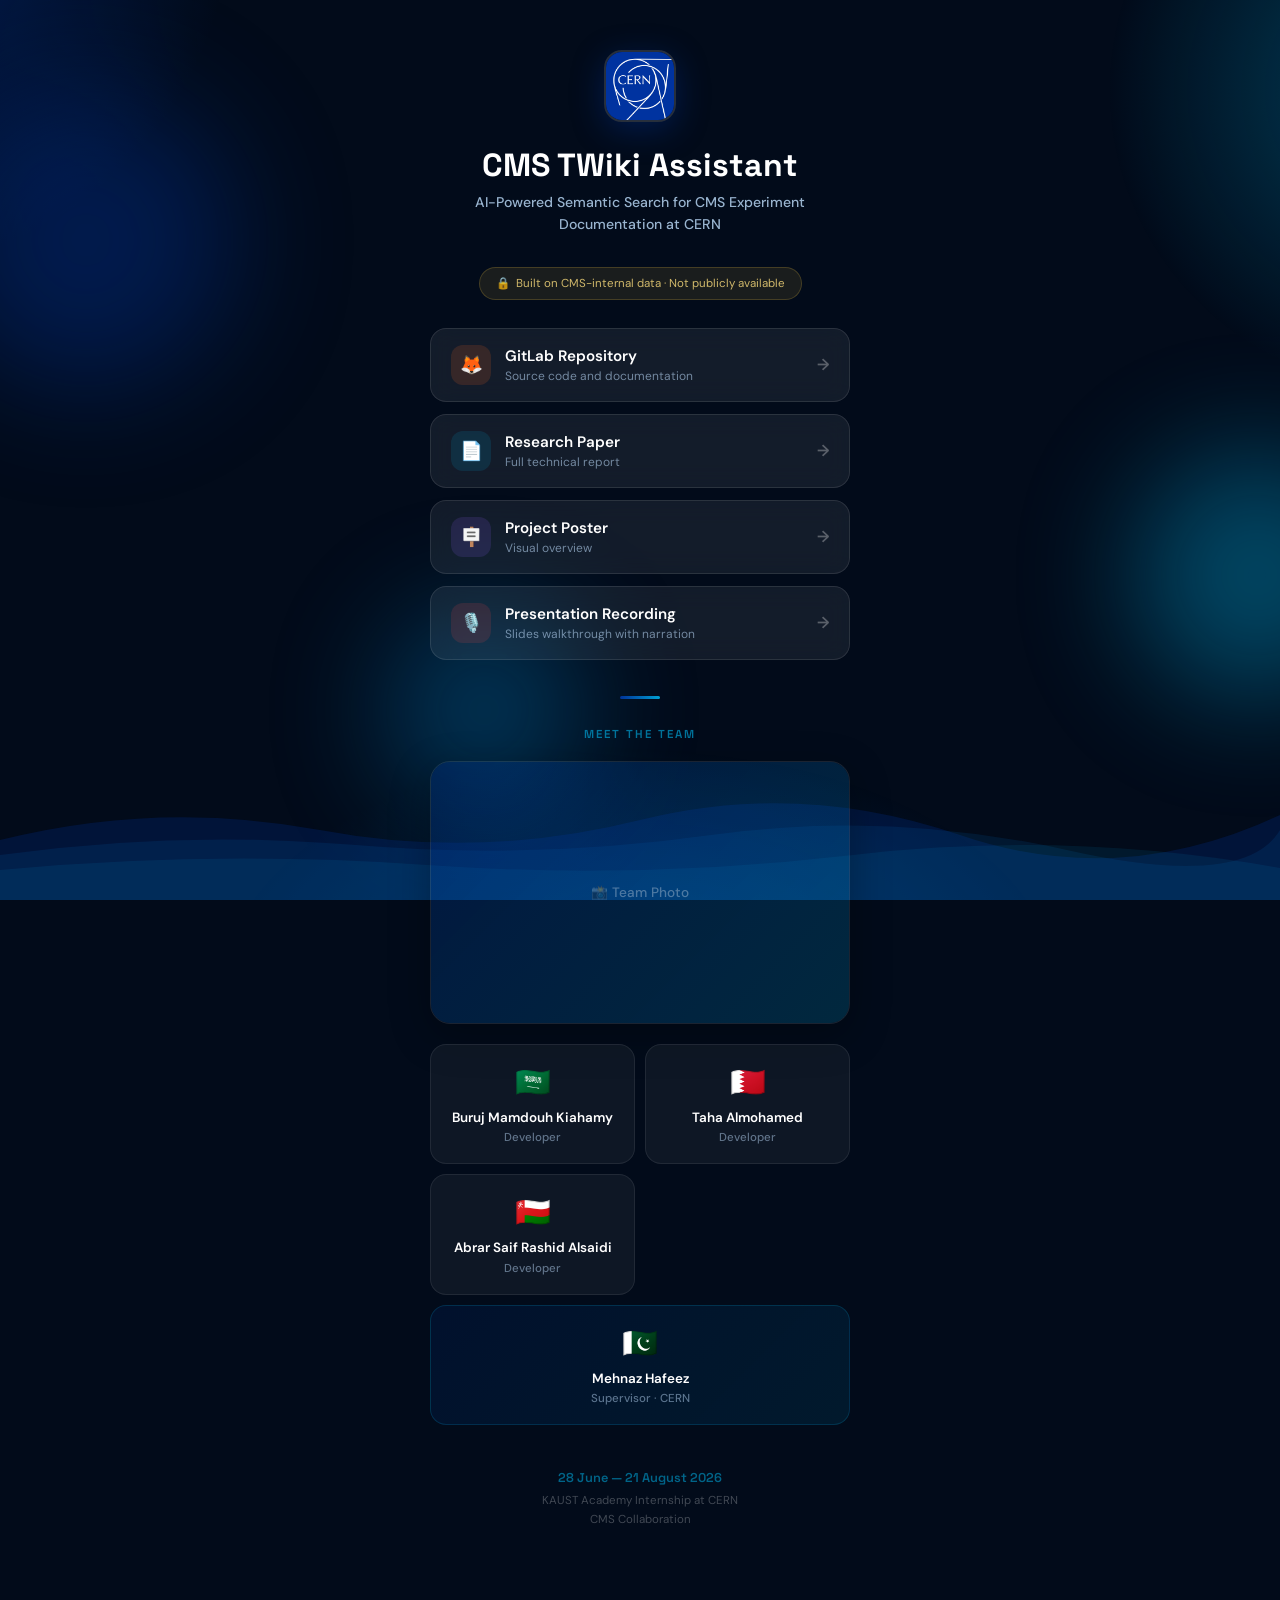
==== docs/index.html @ d9a64502 "Add report, poster, team photo and update links" ====
<!DOCTYPE html>
<html lang="en">
<head>
<meta charset="UTF-8">
<meta name="viewport" content="width=device-width, initial-scale=1.0">
<title>CMS TWiki Assistant — KAUST Academy × CERN</title>
<link href="https://fonts.googleapis.com/css2?family=DM+Sans:ital,wght@0,400;0,500;0,600;0,700&family=Space+Grotesk:wght@500;600;700&display=swap" rel="stylesheet">
<style>
  * { margin: 0; padding: 0; box-sizing: border-box; }

  body {
    font-family: 'DM Sans', sans-serif;
    min-height: 100vh;
    background: #020b1a;
    overflow-x: hidden;
  }

  .bg {
    position: fixed;
    inset: 0;
    z-index: 0;
    overflow: hidden;
  }
  .bg::before {
    content: '';
    position: absolute;
    width: 200%;
    height: 200%;
    top: -50%;
    left: -50%;
    background:
      radial-gradient(ellipse 600px 600px at 20% 20%, rgba(0,51,153,0.5) 0%, transparent 60%),
      radial-gradient(ellipse 500px 500px at 80% 30%, rgba(0,160,210,0.35) 0%, transparent 60%),
      radial-gradient(ellipse 700px 400px at 50% 80%, rgba(0,100,178,0.3) 0%, transparent 60%);
    animation: drift 20s ease-in-out infinite alternate;
  }
  @keyframes drift {
    0%   { transform: translate(0, 0) rotate(0deg); }
    50%  { transform: translate(30px, -40px) rotate(2deg); }
    100% { transform: translate(-20px, 20px) rotate(-1deg); }
  }

  .orb {
    position: absolute;
    border-radius: 50%;
    filter: blur(60px);
    opacity: 0.4;
    animation: float 12s ease-in-out infinite alternate;
  }
  .orb-1 { width: 300px; height: 300px; background: #003399; top: 10%; left: -5%; }
  .orb-2 { width: 250px; height: 250px; background: #00a0d2; top: 50%; right: -8%; animation-delay: -4s; animation-duration: 15s; }
  .orb-3 { width: 200px; height: 200px; background: #0077b6; bottom: 10%; left: 30%; animation-delay: -8s; animation-duration: 18s; }
  @keyframes float {
    0%   { transform: translateY(0) scale(1); }
    50%  { transform: translateY(-40px) scale(1.1); }
    100% { transform: translateY(20px) scale(0.95); }
  }

  .waves {
    position: fixed;
    bottom: 0;
    left: 0;
    width: 100%;
    height: 120px;
    z-index: 0;
    overflow: hidden;
  }
  .waves svg {
    display: block;
    width: 200%;
    height: 100%;
    animation: waveScroll 8s linear infinite;
  }
  @keyframes waveScroll { 0% { transform: translateX(0); } 100% { transform: translateX(-50%); } }

  .page {
    position: relative;
    z-index: 1;
    display: flex;
    flex-direction: column;
    align-items: center;
    padding: 50px 16px 160px;
    min-height: 100vh;
  }

  .cern-logo {
    width: 72px;
    height: 72px;
    border-radius: 18px;
    object-fit: cover;
    border: 2px solid rgba(255,255,255,0.15);
    box-shadow: 0 8px 32px rgba(0,51,153,0.4);
    margin-bottom: 24px;
    animation: logoIn 0.8s cubic-bezier(0.16, 1, 0.3, 1) both;
  }
  @keyframes logoIn {
    0% { opacity: 0; transform: scale(0.5) translateY(20px); }
    100% { opacity: 1; transform: scale(1) translateY(0); }
  }

  .title {
    font-family: 'Space Grotesk', sans-serif;
    font-size: 2rem;
    font-weight: 700;
    text-align: center;
    color: #ffffff;
    line-height: 1.2;
    margin-bottom: 8px;
    animation: fadeUp 0.7s 0.15s cubic-bezier(0.16, 1, 0.3, 1) both;
  }
  .subtitle {
    text-align: center;
    font-size: 0.88rem;
    color: rgba(180, 210, 240, 0.85);
    font-weight: 500;
    margin-bottom: 32px;
    max-width: 340px;
    line-height: 1.5;
    animation: fadeUp 0.7s 0.25s cubic-bezier(0.16, 1, 0.3, 1) both;
  }
  @keyframes fadeUp {
    0% { opacity: 0; transform: translateY(24px); }
    100% { opacity: 1; transform: translateY(0); }
  }

  .notice-pill {
    display: inline-flex;
    align-items: center;
    gap: 6px;
    background: rgba(240, 192, 64, 0.1);
    border: 1px solid rgba(240, 192, 64, 0.2);
    border-radius: 100px;
    padding: 8px 16px;
    font-size: 0.72rem;
    color: rgba(240, 210, 120, 0.85);
    margin-bottom: 28px;
    animation: fadeUp 0.6s 0.28s cubic-bezier(0.16, 1, 0.3, 1) both;
  }

  .links {
    display: flex;
    flex-direction: column;
    gap: 12px;
    width: 100%;
    max-width: 420px;
    margin-bottom: 36px;
  }

  .link-btn {
    display: flex;
    align-items: center;
    gap: 14px;
    padding: 16px 20px;
    border-radius: 16px;
    text-decoration: none;
    color: #ffffff;
    font-weight: 600;
    font-size: 0.95rem;
    background: rgba(255, 255, 255, 0.07);
    border: 1px solid rgba(255, 255, 255, 0.1);
    backdrop-filter: blur(12px);
    -webkit-backdrop-filter: blur(12px);
    transition: all 0.3s cubic-bezier(0.4, 0, 0.2, 1);
    animation: fadeUp 0.6s cubic-bezier(0.16, 1, 0.3, 1) both;
  }
  .link-btn:nth-child(1) { animation-delay: 0.3s; }
  .link-btn:nth-child(2) { animation-delay: 0.4s; }
  .link-btn:nth-child(3) { animation-delay: 0.5s; }
  .link-btn:nth-child(4) { animation-delay: 0.6s; }

  .link-btn:hover {
    transform: translateY(-3px) scale(1.02);
    background: rgba(255, 255, 255, 0.14);
    border-color: rgba(0, 160, 210, 0.5);
    box-shadow: 0 12px 40px rgba(0, 100, 200, 0.3), 0 0 0 1px rgba(0,160,210,0.2);
  }

  .link-btn .icon {
    width: 40px;
    height: 40px;
    border-radius: 12px;
    display: flex;
    align-items: center;
    justify-content: center;
    font-size: 1.15rem;
    flex-shrink: 0;
  }
  .icon-gitlab  { background: rgba(252, 109, 38, 0.15); }
  .icon-paper   { background: rgba(0, 160, 210, 0.15); }
  .icon-poster  { background: rgba(138, 92, 246, 0.15); }
  .icon-record  { background: rgba(239, 68, 68, 0.15); }

  .link-btn .label { flex: 1; }
  .link-btn .desc {
    font-size: 0.75rem;
    color: rgba(180, 210, 240, 0.6);
    font-weight: 400;
    margin-top: 2px;
  }
  .link-btn .arrow {
    font-size: 1rem;
    color: rgba(255,255,255,0.3);
    transition: all 0.3s;
  }
  .link-btn:hover .arrow { color: #00a0d2; transform: translateX(4px); }

  .sep {
    width: 40px;
    height: 3px;
    border-radius: 2px;
    background: linear-gradient(90deg, #003399, #00a0d2);
    margin: 0 auto 28px;
    animation: fadeUp 0.6s 0.65s cubic-bezier(0.16, 1, 0.3, 1) both;
  }

  .section-label {
    font-family: 'Space Grotesk', sans-serif;
    font-size: 0.72rem;
    font-weight: 600;
    text-transform: uppercase;
    letter-spacing: 0.18em;
    color: rgba(0, 160, 210, 0.7);
    text-align: center;
    margin-bottom: 20px;
    animation: fadeUp 0.6s 0.7s cubic-bezier(0.16, 1, 0.3, 1) both;
  }

  .team-photo-wrap {
    width: 100%;
    max-width: 420px;
    border-radius: 20px;
    overflow: hidden;
    margin-bottom: 20px;
    border: 1px solid rgba(255,255,255,0.1);
    box-shadow: 0 12px 40px rgba(0,0,0,0.3);
    animation: fadeUp 0.6s 0.75s cubic-bezier(0.16, 1, 0.3, 1) both;
  }
  .team-photo-wrap img {
    width: 100%;
    display: block;
    aspect-ratio: 16/10;
    object-fit: cover;
  }
  .photo-placeholder {
    aspect-ratio: 16/10;
    background: linear-gradient(135deg, rgba(0,51,153,0.3), rgba(0,160,210,0.2));
    display: flex;
    align-items: center;
    justify-content: center;
    color: rgba(255,255,255,0.3);
    font-size: 0.85rem;
    font-weight: 500;
  }

  .team-grid {
    display: grid;
    grid-template-columns: 1fr 1fr;
    gap: 10px;
    width: 100%;
    max-width: 420px;
    margin-bottom: 12px;
    animation: fadeUp 0.6s 0.8s cubic-bezier(0.16, 1, 0.3, 1) both;
  }

  .member {
    background: rgba(255,255,255,0.05);
    border: 1px solid rgba(255,255,255,0.08);
    border-radius: 16px;
    padding: 18px 12px;
    text-align: center;
    backdrop-filter: blur(8px);
    -webkit-backdrop-filter: blur(8px);
    transition: all 0.3s;
  }
  .member:hover {
    background: rgba(255,255,255,0.1);
    transform: translateY(-2px);
    border-color: rgba(0,160,210,0.3);
  }
  .member.supervisor {
    grid-column: 1 / -1;
    background: linear-gradient(135deg, rgba(0,51,153,0.15), rgba(0,160,210,0.1));
    border-color: rgba(0,160,210,0.2);
  }
  .member .flag { font-size: 1.8rem; display: block; margin-bottom: 8px; }
  .member .name {
    font-weight: 600;
    font-size: 0.84rem;
    color: #ffffff;
    line-height: 1.3;
  }
  .member .role {
    font-size: 0.72rem;
    color: rgba(180, 210, 240, 0.5);
    margin-top: 4px;
    font-weight: 500;
  }

  .footer {
    text-align: center;
    margin-top: 32px;
    animation: fadeUp 0.6s 0.9s cubic-bezier(0.16, 1, 0.3, 1) both;
  }
  .footer .dates {
    font-family: 'Space Grotesk', sans-serif;
    font-weight: 600;
    color: rgba(0, 160, 210, 0.6);
    font-size: 0.8rem;
    margin-bottom: 6px;
  }
  .footer .org {
    font-size: 0.72rem;
    color: rgba(255,255,255,0.25);
    line-height: 1.6;
  }

  @media (max-width: 480px) {
    .page { padding: 36px 14px 140px; }
    .title { font-size: 1.65rem; }
    .cern-logo { width: 60px; height: 60px; }
  }
</style>
</head>
<body>

<div class="bg">
  <div class="orb orb-1"></div>
  <div class="orb orb-2"></div>
  <div class="orb orb-3"></div>
</div>

<div class="waves">
  <svg viewBox="0 0 2880 120" xmlns="http://www.w3.org/2000/svg" preserveAspectRatio="none">
    <path d="M0 60 Q180 20 360 50 T720 40 T1080 55 T1440 35 T1800 50 T2160 40 T2520 55 T2880 35 L2880 120 L0 120Z" fill="rgba(0,51,153,0.25)"/>
    <path d="M0 75 Q200 50 400 65 T800 55 T1200 70 T1440 50 T1800 65 T2200 55 T2600 70 T2880 50 L2880 120 L0 120Z" fill="rgba(0,100,178,0.15)"/>
    <path d="M0 90 Q240 70 480 85 T960 75 T1440 88 T1920 78 T2400 88 T2880 78 L2880 120 L0 120Z" fill="rgba(0,160,210,0.1)"/>
  </svg>
</div>

<div class="page">

  <img src="cern_logo.webp" alt="CERN" class="cern-logo">

  <h1 class="title">CMS TWiki Assistant</h1>
  <p class="subtitle">AI-Powered Semantic Search for CMS Experiment Documentation at CERN</p>

  <div class="notice-pill">
    <span>🔒</span> Built on CMS-internal data · Not publicly available
  </div>

  <div class="links">
    <a href="https://gitlab.cern.ch/bkiahamy/cms-twiki-assistant" target="_blank" class="link-btn">
      <span class="icon icon-gitlab">🦊</span>
      <div class="label">
        GitLab Repository
        <div class="desc">Source code and documentation</div>
      </div>
      <span class="arrow">→</span>
    </a>
    <a href="#" target="_blank" class="link-btn">
      <span class="icon icon-paper">📄</span>
      <div class="label">
        Research Paper
        <div class="desc">Full technical report</div>
      </div>
      <span class="arrow">→</span>
    </a>
    <a href="#" target="_blank" class="link-btn">
      <span class="icon icon-poster">🪧</span>
      <div class="label">
        Project Poster
        <div class="desc">Visual overview</div>
      </div>
      <span class="arrow">→</span>
    </a>
    <a href="#" target="_blank" class="link-btn">
      <span class="icon icon-record">🎙️</span>
      <div class="label">
        Presentation Recording
        <div class="desc">Slides walkthrough with narration</div>
      </div>
      <span class="arrow">→</span>
    </a>
  </div>

  <div class="sep"></div>
  <div class="section-label">Meet the Team</div>

  <div class="team-photo-wrap">
    <!-- Replace with: <img src="team_photo.jpg" alt="Team"> -->
    <div class="photo-placeholder">📸 Team Photo</div>
  </div>

  <div class="team-grid">
    <div class="member">
      <span class="flag">🇸🇦</span>
      <div class="name">Buruj Mamdouh Kiahamy</div>
      <div class="role">Developer</div>
    </div>
    <div class="member">
      <span class="flag">🇧🇭</span>
      <div class="name">Taha Almohamed</div>
      <div class="role">Developer</div>
    </div>
    <div class="member">
      <span class="flag">🇴🇲</span>
      <div class="name">Abrar Saif Rashid Alsaidi</div>
      <div class="role">Developer</div>
    </div>
    <div class="member supervisor">
      <span class="flag">🇵🇰</span>
      <div class="name">Mehnaz Hafeez</div>
      <div class="role">Supervisor · CERN</div>
    </div>
  </div>

  <div class="footer">
    <div class="dates">28 June — 21 August 2026</div>
    <div class="org">KAUST Academy Internship at CERN<br>CMS Collaboration</div>
  </div>

</div>

</body>
</html>
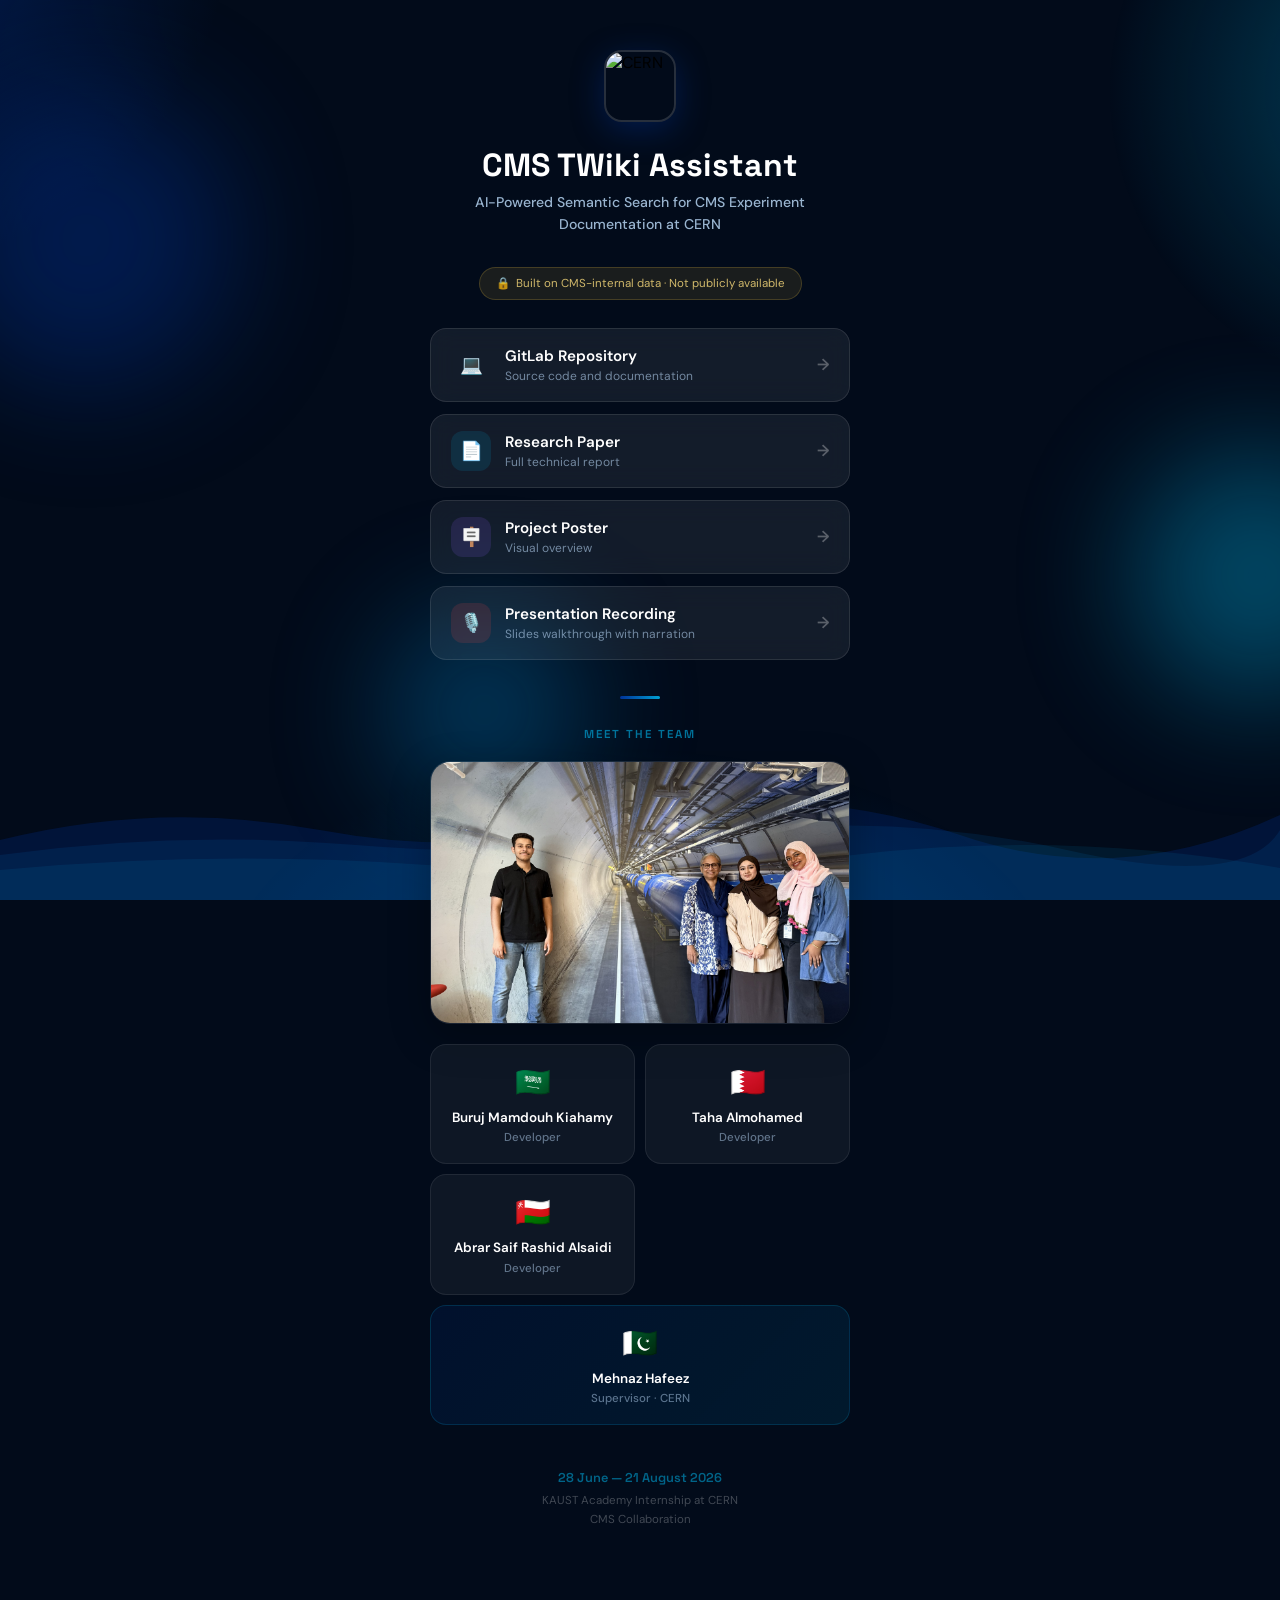
==== commit 6075aded: "Update index.html" ====
--- a/docs/index.html
+++ b/docs/index.html
@@ -339,7 +339,7 @@
 
 <div class="page">
 
-  <img src="cern_logo.webp" alt="CERN" class="cern-logo">
+  <img src="docs/images/cern_logo.webp" alt="CERN" class="cern-logo">
 
   <h1 class="title">CMS TWiki Assistant</h1>
   <p class="subtitle">AI-Powered Semantic Search for CMS Experiment Documentation at CERN</p>
@@ -349,8 +349,8 @@
   </div>
 
   <div class="links">
-    <a href="https://gitlab.cern.ch/bkiahamy/cms-twiki-assistant" target="_blank" class="link-btn">
-      <span class="icon icon-gitlab">🦊</span>
+    <a href="https://github.com/Buruj-MK/cms-twiki-assistant" target="_blank" class="link-btn">
+      <span class="icon icon-github">💻</span>
       <div class="label">
         GitLab Repository
         <div class="desc">Source code and documentation</div>
@@ -365,7 +365,7 @@
       </div>
       <span class="arrow">→</span>
     </a>
-    <a href="#" target="_blank" class="link-btn">
+    <a href="report.pdf" target="_blank" class="link-btn">
       <span class="icon icon-poster">🪧</span>
       <div class="label">
         Project Poster
@@ -373,7 +373,7 @@
       </div>
       <span class="arrow">→</span>
     </a>
-    <a href="#" target="_blank" class="link-btn">
+    <a href="poster.pdf" target="_blank" class="link-btn">
       <span class="icon icon-record">🎙️</span>
       <div class="label">
         Presentation Recording
@@ -388,7 +388,7 @@
 
   <div class="team-photo-wrap">
     <!-- Replace with: <img src="team_photo.jpg" alt="Team"> -->
-    <div class="photo-placeholder">📸 Team Photo</div>
+    <img src="team_photo.jpg" alt="Team">
   </div>
 
   <div class="team-grid">
